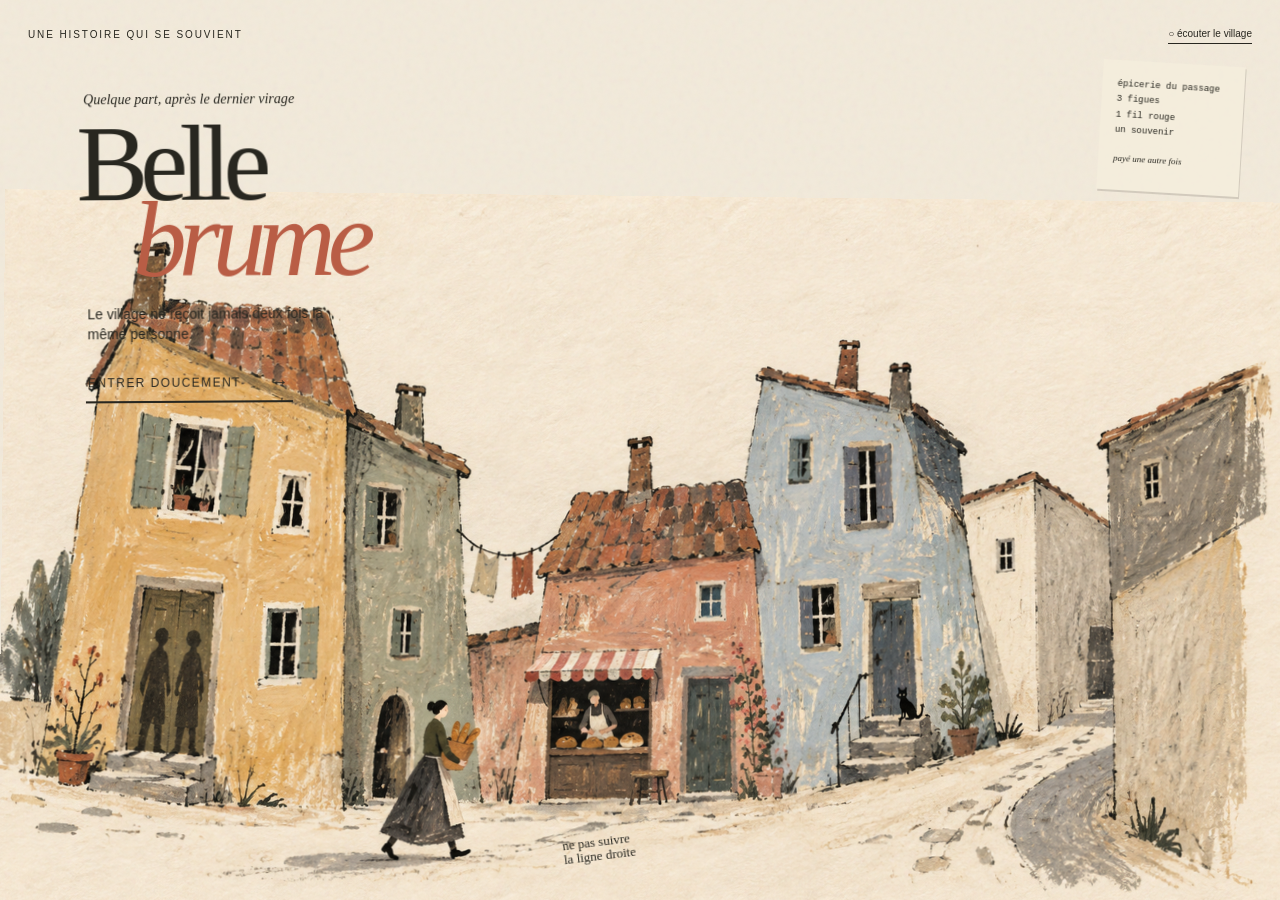
==== index.html @ cda4fb5c "Publish Bellebrume preview" ====
<!doctype html>
<html lang="fr">
<head>
  <meta charset="UTF-8" />
  <meta name="viewport" content="width=device-width, initial-scale=1" />
  <meta name="theme-color" content="#e8c35c" />
  <title>Bellebrume — Le village se souvient</title>
  <link rel="stylesheet" href="styles.css" />
</head>
<body>
  <main class="cover" aria-labelledby="title">
    <div class="grain" aria-hidden="true"></div>

    <header class="masthead">
      <span>Une histoire qui se souvient</span>
      <button class="sound" type="button" aria-pressed="false">écouter le village</button>
    </header>

    <section class="intro">
      <p class="eyebrow">Quelque part, après le dernier virage</p>
      <h1 id="title">Belle<span>brume</span></h1>
      <p class="invitation">Le village ne reçoit jamais deux fois la même personne.</p>
      <button class="enter" type="button">
        <span>Entrer doucement</span>
        <i aria-hidden="true">→</i>
      </button>
    </section>

    <figure class="village" aria-label="Une carte peinte de Bellebrume">
      <img src="assets/bellebrume-collage.png" alt="Les maisons irrégulières et peintes à la main de Bellebrume" />
    </figure>

    <aside class="receipt" aria-hidden="true">
      <span>épicerie du passage</span>
      <b>3 figues</b>
      <b>1 fil rouge</b>
      <b>un souvenir</b>
      <em>payé une autre fois</em>
    </aside>

    <p class="margin-note">ne pas suivre<br />la ligne droite</p>

    <div class="remembered" role="status" aria-live="polite">
      <p>La fenêtre bleue était fermée hier.</p>
      <button type="button">continuer</button>
    </div>
  </main>
  <script src="script.js"></script>
</body>
</html>
---- styles.css ----
:root {
  --butter: #f2eadb;
  --paper: #f4eddc;
  --ink: #282720;
  --terra: #b95d45;
  --sage: #727c67;
  --blue: #8da9bd;
}

* { box-sizing: border-box; }

body {
  margin: 0;
  background: var(--butter);
  color: var(--ink);
  font-family: "Helvetica Neue", Helvetica, Arial, sans-serif;
}

button { color: inherit; font: inherit; }

.cover {
  position: relative;
  min-height: 100svh;
  overflow: hidden;
  isolation: isolate;
  background: var(--butter);
}

.grain {
  position: absolute;
  inset: 0;
  z-index: 5;
  pointer-events: none;
  opacity: .22;
  mix-blend-mode: multiply;
  background-image: url("data:image/svg+xml,%3Csvg viewBox='0 0 180 180' xmlns='http://www.w3.org/2000/svg'%3E%3Cfilter id='n'%3E%3CfeTurbulence type='fractalNoise' baseFrequency='.75' numOctaves='3' stitchTiles='stitch'/%3E%3C/filter%3E%3Crect width='100%25' height='100%25' filter='url(%23n)' opacity='.22'/%3E%3C/svg%3E");
}

.masthead {
  position: absolute;
  z-index: 10;
  top: 24px;
  left: 28px;
  right: 28px;
  display: flex;
  justify-content: space-between;
  align-items: center;
  font-size: 10px;
  letter-spacing: .19em;
  text-transform: uppercase;
}

.sound {
  border: 0;
  border-bottom: 1px solid currentColor;
  padding: 4px 0;
  background: transparent;
  cursor: pointer;
}

.sound::before { content: "○ "; }
.sound[aria-pressed="true"]::before { content: "● "; color: var(--terra); }

.intro {
  position: absolute;
  z-index: 8;
  top: 27%;
  left: clamp(28px, 6vw, 96px);
  width: min(38vw, 520px);
  transform: translateY(-49%) rotate(-.35deg);
}

.eyebrow {
  margin: 0 0 18px 7px;
  font-family: Georgia, serif;
  font-size: clamp(12px, 1.1vw, 16px);
  font-style: italic;
}

h1 {
  margin: 0;
  font-family: Georgia, "Times New Roman", serif;
  font-size: clamp(66px, 8.4vw, 142px);
  font-weight: 400;
  letter-spacing: -.075em;
  line-height: .71;
}

h1 span {
  display: block;
  margin-left: .52em;
  color: var(--terra);
  font-style: italic;
}

.invitation {
  width: 250px;
  margin: 26px 0 19px 10px;
  font-size: 14px;
  line-height: 1.42;
}

.enter {
  display: flex;
  align-items: center;
  gap: 28px;
  margin-left: 8px;
  border: 0;
  border-bottom: 2px solid var(--ink);
  padding: 8px 2px 7px;
  background: transparent;
  cursor: pointer;
  font-size: 12px;
  letter-spacing: .12em;
  text-transform: uppercase;
  transition: gap .25s ease, color .25s ease;
}

.enter:hover { gap: 42px; color: var(--terra); }
.enter i { font-size: 20px; font-style: normal; }

.village {
  position: absolute;
  z-index: 2;
  right: -1vw;
  bottom: -2vw;
  width: 101vw;
  margin: 0;
  transform: rotate(.6deg) translate3d(var(--x, 0), var(--y, 0), 0);
  transform-origin: 65% 70%;
  transition: transform 1.3s cubic-bezier(.2,.8,.2,1), filter .8s ease;
}

.village img {
  display: block;
  width: 100%;
  mix-blend-mode: multiply;
}

.receipt {
  position: absolute;
  z-index: 6;
  right: 3vw;
  top: 7vh;
  width: 142px;
  padding: 17px 15px 24px;
  background: rgba(244, 237, 220, .88);
  box-shadow: 1px 2px 0 rgba(40,39,32,.15);
  font-family: "Courier New", monospace;
  font-size: 9px;
  line-height: 1.7;
  transform: rotate(3.4deg);
}

.receipt span, .receipt em { display: block; }
.receipt b { display: flex; justify-content: space-between; font-weight: 400; }
.receipt em { margin-top: 13px; font-family: Georgia, serif; }

.margin-note {
  position: absolute;
  z-index: 7;
  left: 44%;
  bottom: 4%;
  margin: 0;
  font-family: "Comic Sans MS", "Bradley Hand", cursive;
  font-size: 13px;
  line-height: 1.1;
  transform: rotate(-7deg);
}

.remembered {
  position: fixed;
  z-index: 20;
  inset: 0;
  display: grid;
  place-content: center;
  justify-items: center;
  background: rgba(114,124,103,.94);
  color: var(--paper);
  opacity: 0;
  visibility: hidden;
  transition: opacity .7s ease, visibility .7s;
}

.remembered.show { opacity: 1; visibility: visible; }
.remembered p { font: italic clamp(22px, 3vw, 46px)/1.2 Georgia, serif; }
.remembered button {
  border: 0;
  border-bottom: 1px solid;
  background: none;
  cursor: pointer;
  padding: 8px;
  text-transform: uppercase;
  letter-spacing: .15em;
  font-size: 10px;
}

@media (max-width: 760px) {
  .masthead { left: 18px; right: 18px; }
  .masthead > span { max-width: 130px; }
  .intro { top: 25%; left: 22px; width: 88vw; }
  h1 { font-size: clamp(64px, 23vw, 105px); }
  .invitation { margin-top: 27px; }
  .village { width: 178vw; right: -54vw; bottom: 0; }
  .receipt { display: none; }
  .margin-note { left: 6%; bottom: 5%; }
}

@media (prefers-reduced-motion: reduce) {
  *, *::before, *::after { transition-duration: .01ms !important; }
}
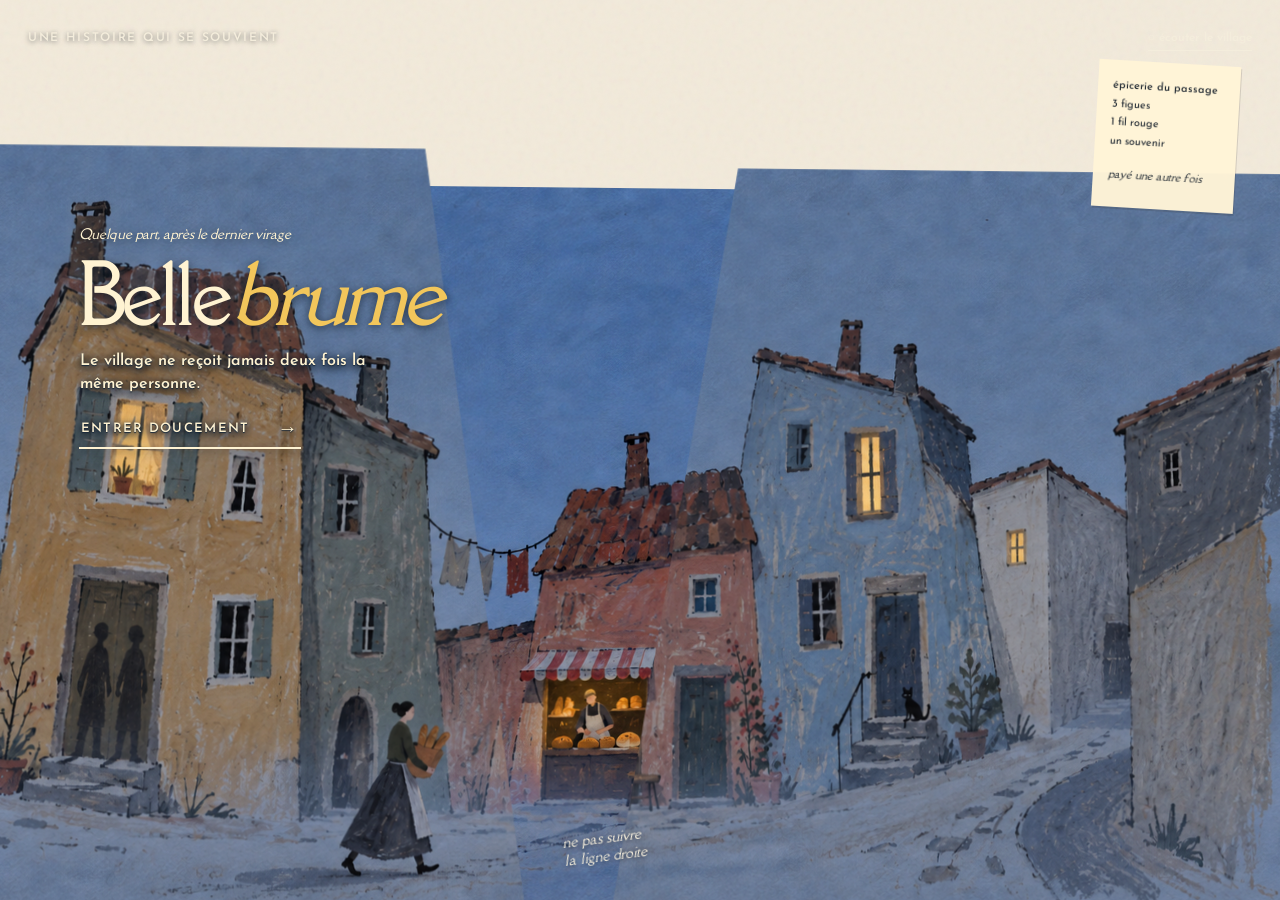
==== commit 402e7049: "Make Bellebrume spatial and exploratory" ====
--- a/index.html
+++ b/index.html
@@ -40,6 +40,45 @@
 
     <p class="margin-note">ne pas suivre<br />la ligne droite</p>
 
+    <section class="arrival" aria-labelledby="arrival-title" aria-hidden="true">
+      <div class="arrival-copy">
+        <span class="chapter">02 / L’arrivée</span>
+        <p class="arrival-time">Ce soir, 18 h 17</p>
+        <h2 id="arrival-title">Personne ne t’attend.</h2>
+        <p class="arrival-lead">Pourtant, quelqu’un a écrit ton prénom sur le mur de la boulangerie.</p>
+        <p class="question">Regarde bien. Le village te montrera où commencer.</p>
+      </div>
+      <div class="choices" aria-label="Choisis ton chemin"></div>
+      <p class="child-note">Je crois que la dame au coin m’a déjà vu.</p>
+    </section>
+
+    <section class="story-screen encounter" aria-labelledby="encounter-title" aria-hidden="true">
+      <span class="story-count">03 / La rencontre</span>
+      <div class="story-shape character-shape" aria-hidden="true"><span></span></div>
+      <div class="story-copy">
+        <p class="story-kicker"></p>
+        <h2 id="encounter-title"></h2>
+        <blockquote></blockquote>
+        <p class="story-question"></p>
+        <button class="scene-touch encounter-touch" type="button" aria-label="S’approcher et écouter"></button>
+      </div>
+      <button class="restart" type="button">↺ recommencer</button>
+    </section>
+
+    <section class="story-screen discovery" aria-labelledby="discovery-title" aria-hidden="true">
+      <span class="story-count">04 / La découverte</span>
+      <div class="story-shape place-shape" aria-hidden="true"><span></span></div>
+      <div class="story-copy">
+        <p class="story-kicker"></p>
+        <h2 id="discovery-title"></h2>
+        <p class="discovery-text"></p>
+        <div class="found-object"><span>Tu as trouvé</span><strong></strong></div>
+        <button class="keep-object" type="button">glisser dans ta poche →</button>
+      </div>
+      <p class="final-note">Bellebrume s’en souviendra.</p>
+      <button class="restart" type="button">↺ recommencer</button>
+    </section>
+
     <div class="remembered" role="status" aria-live="polite">
       <p>La fenêtre bleue était fermée hier.</p>
       <button type="button">continuer</button>
--- a/styles.css
+++ b/styles.css
@@ -1,7 +1,9 @@
+@import url('https://fonts.googleapis.com/css2?family=Della+Respira&family=Josefin+Sans:ital,wght@0,400;0,500;0,600;1,400&display=swap');
+
 :root {
   --butter: #f2eadb;
   --paper: #f4eddc;
-  --ink: #282720;
+  --ink: #222a32;
   --terra: #b95d45;
   --sage: #727c67;
   --blue: #8da9bd;
@@ -13,7 +15,8 @@
   margin: 0;
   background: var(--butter);
   color: var(--ink);
-  font-family: "Helvetica Neue", Helvetica, Arial, sans-serif;
+  font-family: "Josefin Sans", "Avenir Next", Arial, sans-serif;
+  font-size: 16px;
 }
 
 button { color: inherit; font: inherit; }
@@ -45,15 +48,18 @@
   display: flex;
   justify-content: space-between;
   align-items: center;
-  font-size: 10px;
-  letter-spacing: .19em;
+  color: var(--paper);
+  font-size: 12px;
+  font-weight: 600;
+  letter-spacing: .14em;
+  text-shadow: 0 1px 5px rgba(20, 27, 35, .55);
   text-transform: uppercase;
 }
 
 .sound {
   border: 0;
   border-bottom: 1px solid currentColor;
-  padding: 4px 0;
+  padding: 6px 0;
   background: transparent;
   cursor: pointer;
 }
@@ -64,59 +70,67 @@
 .intro {
   position: absolute;
   z-index: 8;
-  top: 27%;
-  left: clamp(28px, 6vw, 96px);
-  width: min(38vw, 520px);
-  transform: translateY(-49%) rotate(-.35deg);
+  top: 25%;
+  left: clamp(34px, 6vw, 94px);
+  width: min(47vw, 590px);
+  color: #fff3d2;
+  filter: drop-shadow(0 2px 5px rgba(13, 25, 39, .7));
+  transform: translate3d(var(--tx, 0), calc(-49% + var(--ty, 0)), 42px) rotate(-.35deg);
+  transition: transform .8s cubic-bezier(.2,.8,.2,1);
 }
 
 .eyebrow {
-  margin: 0 0 18px 7px;
-  font-family: Georgia, serif;
-  font-size: clamp(12px, 1.1vw, 16px);
+  margin: 0 0 11px 2px;
+  font-family: "Della Respira", Georgia, serif;
+  font-size: clamp(13px, 1.05vw, 16px);
   font-style: italic;
 }
 
 h1 {
   margin: 0;
-  font-family: Georgia, "Times New Roman", serif;
-  font-size: clamp(66px, 8.4vw, 142px);
+  font-family: "Della Respira", Georgia, serif;
+  font-size: clamp(54px, 6.3vw, 100px);
   font-weight: 400;
-  letter-spacing: -.075em;
-  line-height: .71;
+  letter-spacing: -.055em;
+  line-height: 1;
+  white-space: nowrap;
 }
 
 h1 span {
-  display: block;
-  margin-left: .52em;
-  color: var(--terra);
+  display: inline;
+  margin-left: .035em;
+  color: #f2c65b;
   font-style: italic;
 }
 
 .invitation {
-  width: 250px;
-  margin: 26px 0 19px 10px;
-  font-size: 14px;
-  line-height: 1.42;
+  width: min(330px, 100%);
+  margin: 15px 0 12px 3px;
+  font-size: 16px;
+  font-weight: 600;
+  line-height: 1.48;
+  text-shadow: 0 1px 1px #1a2a3a, 0 2px 8px rgba(14, 27, 42, .9);
 }
 
 .enter {
   display: flex;
   align-items: center;
   gap: 28px;
-  margin-left: 8px;
+  margin-left: 2px;
   border: 0;
-  border-bottom: 2px solid var(--ink);
+  border-bottom: 2px solid currentColor;
   padding: 8px 2px 7px;
   background: transparent;
   cursor: pointer;
-  font-size: 12px;
-  letter-spacing: .12em;
+  font-size: 13px;
+  font-weight: 600;
+  letter-spacing: .1em;
+  text-shadow: 0 1px 1px #1a2a3a, 0 2px 7px rgba(14, 27, 42, .85);
   text-transform: uppercase;
   transition: gap .25s ease, color .25s ease;
 }
 
-.enter:hover { gap: 42px; color: var(--terra); }
+.enter:hover { gap: 42px; color: #f2c65b; }
 .enter i { font-size: 20px; font-style: normal; }
 
 .village {
@@ -126,15 +140,40 @@
   bottom: -2vw;
   width: 101vw;
   margin: 0;
-  transform: rotate(.6deg) translate3d(var(--x, 0), var(--y, 0), 0);
+  transform: perspective(1200px) rotateX(var(--rx, 0deg)) rotateY(var(--ry, 0deg)) rotate(.6deg) translate3d(var(--x, 0), var(--y, 0), 0) scale(1.015);
   transform-origin: 65% 70%;
+  transform-style: preserve-3d;
   transition: transform 1.3s cubic-bezier(.2,.8,.2,1), filter .8s ease;
+}
+
+.village::before,
+.village::after {
+  content: '';
+  position: absolute;
+  z-index: 2;
+  inset: 0;
+  background: url('assets/bellebrume-collage.png') center / 100% 100% no-repeat;
+  pointer-events: none;
+  will-change: transform;
+}
+
+.village::before {
+  clip-path: polygon(0 0, 35% 0, 43% 100%, 0 100%);
+  filter: drop-shadow(16px 12px 11px rgba(12, 23, 34, .35));
+  transform: translate3d(var(--near-x, 0), var(--near-y, 0), 70px) scale(1.014);
+}
+
+.village::after {
+  clip-path: polygon(57% 0, 100% 0, 100% 100%, 48% 100%);
+  filter: drop-shadow(-13px 15px 12px rgba(12, 23, 34, .3));
+  transform: translate3d(var(--mid-x, 0), var(--mid-y, 0), 40px) scale(1.008);
 }
 
 .village img {
   display: block;
   width: 100%;
-  mix-blend-mode: multiply;
+  mix-blend-mode: normal;
+  filter: saturate(1.3) contrast(1.13) brightness(.94);
 }
 
 .receipt {
@@ -144,17 +183,20 @@
   top: 7vh;
   width: 142px;
   padding: 17px 15px 24px;
-  background: rgba(244, 237, 220, .88);
+  background: rgba(255, 244, 215, .97);
   box-shadow: 1px 2px 0 rgba(40,39,32,.15);
-  font-family: "Courier New", monospace;
-  font-size: 9px;
+  font-family: "Josefin Sans", Arial, sans-serif;
+  font-size: 11px;
+  font-weight: 500;
   line-height: 1.7;
   transform: rotate(3.4deg);
+  transform-origin: 50% -8px;
+  animation: paper-air 9s ease-in-out infinite alternate;
 }
 
 .receipt span, .receipt em { display: block; }
 .receipt b { display: flex; justify-content: space-between; font-weight: 400; }
-.receipt em { margin-top: 13px; font-family: Georgia, serif; }
+.receipt em { margin-top: 13px; font-family: "Della Respira", Georgia, serif; }
 
 .margin-note {
   position: absolute;
@@ -162,9 +204,12 @@
   left: 44%;
   bottom: 4%;
   margin: 0;
-  font-family: "Comic Sans MS", "Bradley Hand", cursive;
-  font-size: 13px;
-  line-height: 1.1;
+  color: var(--paper);
+  font-family: "Della Respira", Georgia, serif;
+  font-size: 14px;
+  font-style: italic;
+  line-height: 1.25;
+  text-shadow: 0 1px 5px rgba(20, 27, 35, .65);
   transform: rotate(-7deg);
 }
 
@@ -183,7 +228,7 @@
 }
 
 .remembered.show { opacity: 1; visibility: visible; }
-.remembered p { font: italic clamp(22px, 3vw, 46px)/1.2 Georgia, serif; }
+.remembered p { font: clamp(22px, 3vw, 46px)/1.25 "Della Respira", Georgia, serif; }
 .remembered button {
   border: 0;
   border-bottom: 1px solid;
@@ -195,17 +240,485 @@
   font-size: 10px;
 }
 
+.arrival {
+  position: fixed;
+  z-index: 15;
+  inset: 0;
+  display: grid;
+  grid-template-columns: minmax(270px, .8fr) minmax(470px, 1.35fr);
+  align-items: end;
+  gap: clamp(25px, 5vw, 80px);
+  padding: clamp(70px, 9vh, 110px) clamp(26px, 6vw, 90px) clamp(30px, 7vh, 72px);
+  color: #fff3d2;
+  background:
+    linear-gradient(90deg, rgba(25, 43, 64, .92) 0%, rgba(25, 43, 64, .66) 38%, rgba(25, 43, 64, .13) 72%),
+    url('assets/bellebrume-collage.png') center / cover no-repeat;
+  opacity: 0;
+  visibility: hidden;
+  transform: scale(1.025);
+  transition: opacity .55s ease, transform 1.05s ease;
+}
+
+.cover.arrived .arrival {
+  opacity: 1;
+  visibility: visible;
+  transform: scale(1);
+}
+
+.cover.arrived > .intro,
+.cover.arrived > .masthead,
+.cover.arrived > .village,
+.cover.arrived > .receipt,
+.cover.arrived > .margin-note {
+  opacity: 0;
+  pointer-events: none;
+  transition: opacity .45s ease;
+}
+
+.arrival-copy { align-self: center; max-width: 430px; }
+
+.chapter,
+.consequence-label {
+  display: inline-block;
+  font-size: 11px;
+  font-weight: 600;
+  letter-spacing: .17em;
+  text-transform: uppercase;
+}
+
+.chapter {
+  padding: 8px 11px 6px;
+  color: var(--ink);
+  background: #f2c65b;
+  transform: rotate(-1.2deg);
+}
+
+.arrival-time {
+  margin: 24px 0 8px;
+  font: 15px "Della Respira", Georgia, serif;
+  color: #f2c65b;
+}
+
+.arrival h2 {
+  max-width: 420px;
+  margin: 0;
+  font: 400 clamp(42px, 5.3vw, 82px)/.98 "Della Respira", Georgia, serif;
+  letter-spacing: -.045em;
+  text-wrap: balance;
+  text-shadow: 0 2px 8px rgba(10,20,30,.7);
+}
+
+.arrival-lead {
+  max-width: 360px;
+  margin: 22px 0;
+  font-size: clamp(16px, 1.25vw, 19px);
+  font-weight: 500;
+  line-height: 1.5;
+  text-shadow: 0 2px 7px rgba(10,20,30,.8);
+}
+
+.question {
+  margin-top: 32px;
+  font: italic 18px "Della Respira", Georgia, serif;
+}
+
+.choices {
+  display: grid;
+  grid-template-columns: repeat(3, 1fr);
+  align-items: end;
+  gap: clamp(12px, 1.8vw, 25px);
+}
+
+.choice {
+  --card: #f2c65b;
+  position: relative;
+  min-height: clamp(210px, 29vw, 360px);
+  border: 0;
+  padding: 24px 20px 22px;
+  display: flex;
+  flex-direction: column;
+  align-items: flex-start;
+  justify-content: space-between;
+  background: var(--card);
+  color: var(--ink);
+  cursor: pointer;
+  text-align: left;
+  box-shadow: 5px 8px 20px rgba(13, 24, 36, .2);
+  clip-path: polygon(2% 1%, 98% 0, 100% 72%, 96% 99%, 3% 97%, 0 28%);
+  transition: transform .25s ease, filter .25s ease;
+}
+
+.choice:nth-child(2) { --card: #cf7159; transform: rotate(1.4deg) translateY(-16px); }
+.choice:nth-child(3) { --card: #93a586; transform: rotate(-1.1deg) translateY(6px); }
+.choice:hover,
+.choice:focus-visible { transform: rotate(0) translateY(-9px); filter: saturate(1.18); outline: 3px solid #fff3d2; outline-offset: 4px; }
+
+.choice-number {
+  font-size: 11px;
+  font-weight: 600;
+  letter-spacing: .15em;
+}
+
+.choice-mark {
+  align-self: center;
+  font: 400 clamp(48px, 6vw, 88px)/1 "Della Respira", Georgia, serif;
+  transform: rotate(var(--turn, -4deg));
+}
+
+.choice-text {
+  max-width: 190px;
+  font: 400 clamp(17px, 1.45vw, 22px)/1.23 "Della Respira", Georgia, serif;
+}
+
+.child-note {
+  position: absolute;
+  right: 4vw;
+  top: 6vh;
+  width: 180px;
+  margin: 0;
+  color: #f2c65b;
+  font: italic 14px/1.35 "Della Respira", Georgia, serif;
+  transform: rotate(4deg);
+}
+
+.consequence {
+  position: absolute;
+  right: clamp(26px, 6vw, 90px);
+  bottom: clamp(30px, 7vh, 72px);
+  width: min(58vw, 720px);
+  padding: clamp(25px, 4vw, 52px);
+  color: var(--ink);
+  background: #fff3d2;
+  box-shadow: 8px 12px 28px rgba(13, 24, 36, .32);
+  clip-path: polygon(1% 2%, 100% 0, 98% 97%, 37% 100%, 0 96%);
+  opacity: 0;
+  visibility: hidden;
+  transform: translateY(20px) rotate(.4deg);
+  transition: .45s ease;
+}
+
+.consequence.show { opacity: 1; visibility: visible; transform: translateY(0) rotate(.4deg); }
+.consequence-label { color: #426b94; }
+.consequence p { margin: 18px 0 24px; font: clamp(22px, 2.4vw, 36px)/1.25 "Della Respira", Georgia, serif; }
+.consequence button { border: 0; border-bottom: 2px solid; padding: 7px 0; background: none; font-size: 12px; font-weight: 600; letter-spacing: .1em; text-transform: uppercase; cursor: pointer; }
+
+.story-screen {
+  position: fixed;
+  z-index: 16;
+  inset: 0;
+  display: grid;
+  grid-template-columns: minmax(310px, .85fr) minmax(420px, 1.15fr);
+  align-items: center;
+  gap: clamp(35px, 7vw, 110px);
+  padding: clamp(72px, 9vh, 110px) clamp(30px, 7vw, 110px);
+  overflow: hidden;
+  color: var(--ink);
+  opacity: 0;
+  visibility: hidden;
+  transform: translateZ(0) scale(1.025);
+  perspective: 1300px;
+  transition: opacity .45s ease, transform .85s ease;
+}
+
+.encounter { background: #cf7159; }
+.discovery { background: #93a586; }
+.cover.met-someone .encounter,
+.cover.found-something .discovery { opacity: 1; visibility: visible; transform: scale(1); }
+
+.story-count {
+  position: absolute;
+  top: 28px;
+  left: 30px;
+  font-size: 12px;
+  font-weight: 600;
+  letter-spacing: .15em;
+  text-transform: uppercase;
+}
+
+.story-shape {
+  position: relative;
+  width: min(34vw, 470px);
+  aspect-ratio: .88;
+  display: grid;
+  place-items: center;
+  background: url('assets/bellebrume-collage.png') 12% 58% / 230% auto no-repeat;
+  clip-path: polygon(8% 1%, 88% 6%, 100% 40%, 91% 94%, 43% 100%, 2% 78%, 0 27%);
+  box-shadow: -22px 26px 0 rgba(37, 55, 69, .18), -42px 48px 0 rgba(37, 55, 69, .08), 14px 22px 35px rgba(37, 55, 69, .28);
+  transform: perspective(950px) rotateX(var(--scene-y, -2deg)) rotateY(calc(12deg + var(--scene-x, 0deg))) rotate(-2deg) translateZ(55px);
+  transform-style: preserve-3d;
+  animation: paper-breathe 7s ease-in-out infinite alternate;
+}
+
+.story-shape::before,
+.story-shape::after {
+  display: none;
+}
+.place-shape { background: url('assets/bellebrume-collage.png') 78% 52% / 245% auto no-repeat; clip-path: polygon(3% 8%, 96% 0, 100% 88%, 68% 100%, 0 93%); }
+.story-shape span { display: none; }
+
+.story-copy {
+  position: relative;
+  z-index: 2;
+  max-width: 610px;
+  padding: clamp(26px, 4vw, 54px);
+  background: #fff3d2;
+  box-shadow: 12px 17px 30px rgba(31, 39, 45, .2);
+  clip-path: polygon(1% 1%, 99% 0, 100% 96%, 72% 100%, 2% 98%, 0 35%);
+  transform: perspective(1000px) rotateY(calc(-3deg + var(--scene-x, 0deg))) translateZ(95px);
+  transform-style: preserve-3d;
+}
+
+.story-kicker { margin: 0 0 13px; color: #426b94; font-size: 13px; font-weight: 600; line-height: 1.4; letter-spacing: .08em; text-transform: uppercase; }
+.story-copy h2 { margin: 0; max-width: 560px; font: 400 clamp(34px, 4vw, 62px)/1.05 "Della Respira", Georgia, serif; letter-spacing: -.035em; text-wrap: balance; }
+.story-copy blockquote { margin: 25px 0; padding-left: 18px; border-left: 4px solid #f2c65b; font: 400 clamp(19px, 1.8vw, 27px)/1.35 "Della Respira", Georgia, serif; }
+.story-question, .discovery-text { margin: 20px 0; max-width: 510px; font-size: 17px; font-weight: 500; line-height: 1.5; }
+
+.response-choices { display: grid; grid-template-columns: 1fr 1fr; gap: 11px; margin-top: 24px; }
+.response-choices button,
+.keep-object {
+  min-height: 66px;
+  border: 2px solid var(--ink);
+  padding: 13px 15px;
+  display: flex;
+  justify-content: space-between;
+  align-items: center;
+  gap: 12px;
+  background: transparent;
+  cursor: pointer;
+  text-align: left;
+  font-size: 13px;
+  font-weight: 600;
+  line-height: 1.35;
+  transition: background .2s ease, color .2s ease, transform .2s ease;
+}
+.response-choices button:hover,
+.keep-object:hover { background: var(--ink); color: #fff3d2; transform: translateY(-3px); }
+
+.found-object { margin: 25px 0; padding: 18px 20px; background: #f2c65b; transform: rotate(-.7deg); }
+.found-object span { display: block; margin-bottom: 5px; font-size: 11px; font-weight: 600; letter-spacing: .15em; text-transform: uppercase; }
+.found-object strong { font: 400 clamp(22px, 2.2vw, 34px)/1.2 "Della Respira", Georgia, serif; }
+.keep-object { width: 100%; }
+.final-note { position: absolute; right: 5vw; bottom: 4vh; color: #fff3d2; font: italic 15px "Della Respira", Georgia, serif; transform: rotate(-3deg); }
+.restart { position: absolute; top: 25px; right: 28px; border: 0; border-bottom: 1px solid; padding: 5px 0; background: none; cursor: pointer; font-size: 11px; font-weight: 600; letter-spacing: .1em; text-transform: uppercase; }
+
+@keyframes paper-breathe { from { translate: 0 0; } to { translate: 0 -8px; } }
+@keyframes paper-air { 0%, 55% { transform: perspective(700px) rotate(3.4deg) rotateY(0); } 72% { transform: perspective(700px) rotate(2deg) rotateY(-7deg); } 100% { transform: perspective(700px) rotate(3.8deg) rotateY(3deg); } }
+
 @media (max-width: 760px) {
-  .masthead { left: 18px; right: 18px; }
+  .masthead {
+    left: 18px;
+    right: 18px;
+    color: var(--ink);
+    text-shadow: none;
+  }
   .masthead > span { max-width: 130px; }
-  .intro { top: 25%; left: 22px; width: 88vw; }
-  h1 { font-size: clamp(64px, 23vw, 105px); }
-  .invitation { margin-top: 27px; }
+  .intro {
+    top: 24%;
+    left: 18px;
+    width: min(90vw, 430px);
+  }
+  h1 { font-size: clamp(38px, 12vw, 58px); }
+  .eyebrow { font-size: 12px; }
+  .invitation { margin-top: 13px; font-size: 15px; }
   .village { width: 178vw; right: -54vw; bottom: 0; }
   .receipt { display: none; }
   .margin-note { left: 6%; bottom: 5%; }
+
+  .arrival {
+    display: block;
+    overflow-y: auto;
+    padding: 72px 18px 32px;
+    background:
+      linear-gradient(rgba(25, 43, 64, .82), rgba(25, 43, 64, .56)),
+      url('assets/bellebrume-collage.png') center / cover fixed;
+  }
+  .arrival-copy { max-width: 92%; }
+  .arrival h2 { font-size: clamp(38px, 12vw, 58px); }
+  .arrival-lead { max-width: 310px; }
+  .question { margin: 20px 0 15px; }
+  .choices { grid-template-columns: 1fr; gap: 12px; padding-bottom: 30px; }
+  .choice,
+  .choice:nth-child(2),
+  .choice:nth-child(3) {
+    min-height: 106px;
+    transform: rotate(0);
+    display: grid;
+    grid-template-columns: 32px 60px 1fr;
+    align-items: center;
+    gap: 10px;
+  }
+  .choice-mark { font-size: 44px; }
+  .choice-text { max-width: none; font-size: 17px; }
+  .child-note { display: none; }
+  .consequence { position: fixed; left: 18px; right: 18px; bottom: 20px; width: auto; }
+
+  .story-screen {
+    display: block;
+    overflow-y: auto;
+    padding: 72px 18px 35px;
+  }
+  .story-shape { width: 42vw; max-width: 180px; margin: 0 auto 24px; }
+  .story-shape span { font-size: 95px; }
+  .story-copy { padding: 24px 20px 26px; }
+  .story-copy h2 { font-size: clamp(31px, 9vw, 45px); }
+  .story-copy blockquote { margin: 18px 0; font-size: 18px; }
+  .response-choices { grid-template-columns: 1fr; }
+  .final-note { display: none; }
 }
 
 @media (prefers-reduced-motion: reduce) {
-  *, *::before, *::after { transition-duration: .01ms !important; }
-}
+  *, *::before, *::after { transition-duration: .01ms !important; animation-duration: .01ms !important; animation-iteration-count: 1 !important; }
+}
+
+/* Immersive storybook staging: choices live inside the world, never on UI cards. */
+.arrival {
+  display: block;
+  padding: clamp(70px, 8vh, 95px) clamp(28px, 6vw, 90px);
+  background:
+    linear-gradient(90deg, rgba(20, 37, 55, .92) 0%, rgba(20, 37, 55, .5) 35%, transparent 64%),
+    url('assets/bellebrume-collage.png') center / cover no-repeat;
+  animation: village-breathes 16s ease-in-out infinite alternate;
+}
+
+.arrival::after {
+  content: '';
+  position: absolute;
+  z-index: 2;
+  left: 65.5%;
+  top: 31%;
+  width: 5.5%;
+  height: 16%;
+  background: radial-gradient(ellipse, rgba(255,205,91,.5), transparent 68%);
+  mix-blend-mode: screen;
+  pointer-events: none;
+  animation: window-light 7s steps(1,end) infinite;
+}
+
+.arrival-copy { position: relative; z-index: 3; width: min(34vw, 430px); padding-top: 7vh; }
+.arrival h2 { font-size: clamp(46px, 5.4vw, 82px); }
+.arrival .question { margin-top: 25px; }
+
+.arrival .choices { position: absolute; z-index: 4; inset: 0; display: block; pointer-events: none; }
+.arrival .choice,
+.arrival .choice:nth-child(2),
+.arrival .choice:nth-child(3) {
+  position: absolute;
+  width: 74px;
+  height: 74px;
+  padding: 0;
+  display: grid;
+  place-items: center;
+  color: #fff3d2;
+  background: transparent;
+  border: 0;
+  box-shadow: none;
+  transform: perspective(600px) rotateY(var(--tilt, -4deg)) rotate(var(--turn, 0deg));
+  pointer-events: auto;
+}
+.arrival .choice:nth-child(1) { left: 42%; bottom: 16%; --turn: -2deg; }
+.arrival .choice:nth-child(2) { left: 62%; top: 43%; --turn: 1deg; --tilt: 3deg; }
+.arrival .choice:nth-child(3) { right: 4%; bottom: 13%; --turn: -1deg; }
+.arrival .choice:nth-child(1) { animation: world-marker 5.8s ease-in-out infinite alternate; }
+.arrival .choice:nth-child(2) { animation: world-marker 6.6s -2.3s ease-in-out infinite alternate; }
+.arrival .choice:nth-child(3) { animation: world-marker 7.2s -4.1s ease-in-out infinite alternate; }
+.arrival .choice:hover,
+.arrival .choice:focus-visible { color: #fff3d2; background: transparent; transform: perspective(600px) translateZ(45px) rotate(0); outline: none; }
+.arrival .choice-number { display: none; }
+.arrival .choice-mark { display: grid; place-items: center; width: 38px; height: 38px; border-radius: 50%; font-size: 24px; color: #f2c65b; background: rgba(23,40,58,.42); box-shadow: 0 0 0 1px rgba(255,243,210,.7), 0 5px 18px rgba(8,18,27,.45); transition: .3s ease; }
+.arrival .choice:hover .choice-mark,
+.arrival .choice:focus-visible .choice-mark { color: var(--ink); background: #f2c65b; transform: scale(1.14); }
+.arrival .choice-text { position: absolute; left: 50%; bottom: 70px; width: 185px; padding: 8px 10px; color: #fff3d2; background: rgba(23,40,58,.9); font: 500 13px/1.28 "Josefin Sans", sans-serif; opacity: 0; transform: translate(-50%,8px); pointer-events: none; transition: .25s ease; }
+.arrival .choice:hover .choice-text,
+.arrival .choice:focus-visible .choice-text { opacity: 1; transform: translate(-50%,0); }
+
+.scene-touch {
+  position: absolute;
+  z-index: 5;
+  right: 18vw;
+  top: 46%;
+  width: 86px;
+  height: 86px;
+  border: 0;
+  border-radius: 50%;
+  background: radial-gradient(circle, rgba(242,198,91,.72) 0 8%, rgba(242,198,91,.12) 10% 35%, transparent 37%);
+  cursor: pointer;
+  animation: quiet-pulse 3.8s ease-in-out infinite;
+}
+.scene-touch:hover,
+.scene-touch:focus-visible { transform: scale(1.12) translateZ(60px); outline: 1px solid rgba(255,243,210,.72); }
+
+.story-screen {
+  display: block;
+  padding: clamp(72px, 9vh, 105px) clamp(30px, 6vw, 85px);
+  color: #fff3d2;
+  background:
+    linear-gradient(90deg, rgba(23,40,58,.93), rgba(23,40,58,.45) 48%, rgba(23,40,58,.08)),
+    url('assets/bellebrume-collage.png') center / 124% auto no-repeat;
+}
+.discovery {
+  background:
+    linear-gradient(90deg, rgba(41,57,51,.94), rgba(41,57,51,.42) 54%, rgba(41,57,51,.1)),
+    url('assets/bellebrume-collage.png') 82% 55% / 155% auto no-repeat;
+}
+.story-screen::before { opacity: .8; }
+
+.story-shape {
+  position: absolute;
+  z-index: 1;
+  right: 5vw;
+  top: 14vh;
+  width: min(44vw, 590px);
+  aspect-ratio: 1.05;
+  opacity: .94;
+  box-shadow: -25px 32px 0 rgba(242,198,91,.25), -48px 58px 0 rgba(37,55,69,.16), 18px 26px 45px rgba(10,20,30,.48);
+}
+
+.story-copy {
+  position: relative;
+  z-index: 3;
+  width: min(43vw, 600px);
+  max-width: none;
+  padding: 0;
+  color: #fff3d2;
+  background: transparent;
+  box-shadow: none;
+  clip-path: none;
+  transform: translateZ(100px);
+}
+.story-kicker { color: #f2c65b; }
+.story-copy h2 { text-shadow: 0 3px 12px rgba(8,18,27,.9); }
+.story-copy blockquote { border-left-color: #f2c65b; text-shadow: 0 2px 8px rgba(8,18,27,.85); }
+.story-question,
+.discovery-text { text-shadow: 0 2px 7px rgba(8,18,27,.9); }
+.response-choices { max-width: 560px; }
+.response-choices button,
+.keep-object { color: #fff3d2; border-color: #fff3d2; background: rgba(23,40,58,.78); }
+.response-choices button:hover,
+.keep-object:hover { color: var(--ink); background: #f2c65b; }
+.found-object { max-width: 520px; color: var(--ink); box-shadow: 9px 13px 28px rgba(10,20,30,.36); }
+
+@keyframes village-breathes { from { background-position: 50% 50%; } to { background-position: 51.2% 49.4%; } }
+@keyframes window-light { 0%, 24%, 28%, 74%, 100% { opacity: .52; } 25%, 27% { opacity: .18; } 75%, 79% { opacity: .72; } }
+@keyframes world-marker { from { translate: 0 0; } to { translate: 0 -7px; } }
+@keyframes quiet-pulse { 0%,100% { opacity: .5; } 50% { opacity: 1; } }
+
+@media (max-width: 760px) {
+  .arrival { padding: 65px 18px 24px; background-position: 58% center; }
+  .arrival-copy { width: 92%; padding-top: 0; }
+  .arrival h2 { font-size: clamp(38px, 11vw, 56px); }
+  .arrival .choices { position: absolute; inset: 0; display: block; margin: 0; padding: 0; }
+  .arrival .choice,
+  .arrival .choice:nth-child(1),
+  .arrival .choice:nth-child(2),
+  .arrival .choice:nth-child(3) { width: 62px; height: 62px; min-height: 0; transform: none; }
+  .arrival .choice:nth-child(1) { left: 43%; top: 68%; }
+  .arrival .choice:nth-child(2) { left: 66%; top: 47%; }
+  .arrival .choice:nth-child(3) { left: 82%; top: 70%; }
+  .arrival .choice-text { width: 150px; bottom: 58px; }
+  .scene-touch { right: 13vw; top: 42%; }
+  .story-screen { padding: 70px 18px 30px; overflow-y: auto; background-size: cover; }
+  .story-shape { position: relative; top: auto; right: auto; width: 74vw; max-width: 360px; margin: 0 auto 25px; aspect-ratio: 1.35; }
+  .story-copy { width: 100%; padding: 20px; background: rgba(23,40,58,.86); }
+  .discovery .story-copy { background: rgba(41,57,51,.88); }
+  .response-choices { grid-template-columns: 1fr; }
+}
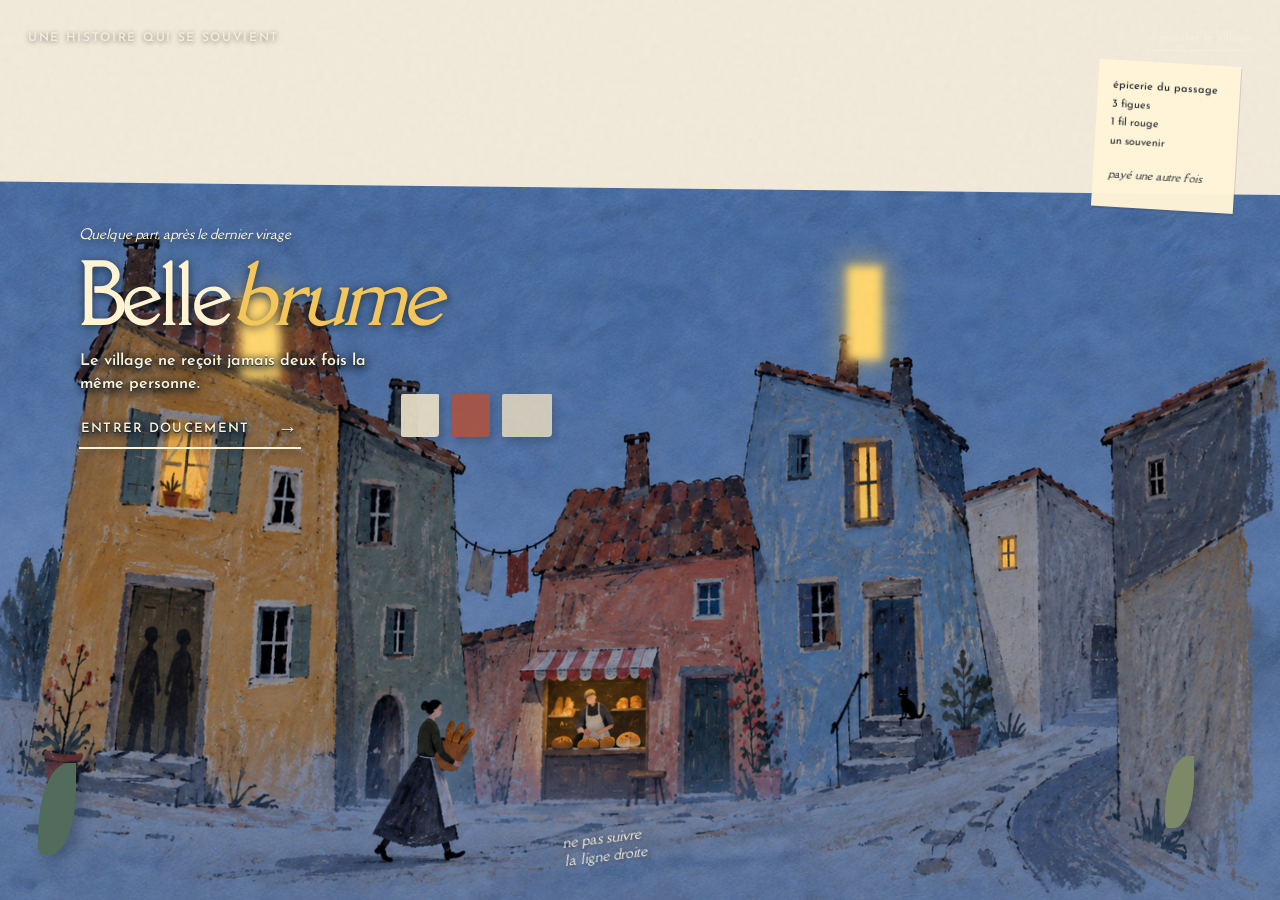
==== commit 57999efb: "Publish animated Bellebrume scenes" ====
--- a/index.html
+++ b/index.html
@@ -29,6 +29,13 @@
     <figure class="village" aria-label="Une carte peinte de Bellebrume">
       <img src="assets/bellebrume-collage.png" alt="Les maisons irrégulières et peintes à la main de Bellebrume" />
     </figure>
+    <div class="opening-motion" aria-hidden="true">
+      <span class="opening-light light-one"></span>
+      <span class="opening-light light-two"></span>
+      <span class="laundry-line"><i></i><i></i><i></i></span>
+      <span class="paper-leaf leaf-one"></span>
+      <span class="paper-leaf leaf-two"></span>
+    </div>
 
     <aside class="receipt" aria-hidden="true">
       <span>épicerie du passage</span>
--- a/styles.css
+++ b/styles.css
@@ -148,13 +148,7 @@
 
 .village::before,
 .village::after {
-  content: '';
-  position: absolute;
-  z-index: 2;
-  inset: 0;
-  background: url('assets/bellebrume-collage.png') center / 100% 100% no-repeat;
-  pointer-events: none;
-  will-change: transform;
+  display: none;
 }
 
 .village::before {
@@ -570,13 +564,34 @@
   *, *::before, *::after { transition-duration: .01ms !important; animation-duration: .01ms !important; animation-iteration-count: 1 !important; }
 }
 
+/* Visible paper-theatre motion on the opening scene. */
+.opening-motion { position: fixed; z-index: 4; inset: 0; pointer-events: none; transform-style: preserve-3d; }
+.opening-light { position: absolute; border-radius: 3px; background: #ffd66f; mix-blend-mode: screen; filter: blur(4px); box-shadow: 0 0 24px 8px rgba(255,199,77,.42); animation: inhabited-light 5.7s steps(1,end) infinite; }
+.light-one { left: 66.2%; top: 29.5%; width: 2.7%; height: 10.5%; }
+.light-two { left: 18.8%; top: 33%; width: 3.1%; height: 9%; animation-delay: -2.2s; animation-duration: 7.9s; }
+.laundry-line { position: absolute; left: 29.3%; top: 43.4%; width: 15.5%; height: 10%; transform-origin: 10% 0; animation: line-in-wind 4.6s ease-in-out infinite alternate; }
+.laundry-line i { position: absolute; top: 4%; width: 19%; height: 48%; background: #e7dec5; border-radius: 2px 1px 4px 2px; box-shadow: 3px 5px 8px rgba(12,23,34,.22); transform-origin: 50% 0; animation: cloth-in-wind 2.8s ease-in-out infinite alternate; opacity: .94; }
+.laundry-line i:nth-child(1) { left: 13%; }
+.laundry-line i:nth-child(2) { left: 39%; background: #a95445; animation-delay: -.8s; }
+.laundry-line i:nth-child(3) { left: 64%; width: 25%; background: #d8d1be; animation-delay: -1.5s; }
+.paper-leaf { position: absolute; left: 3%; bottom: 5%; width: 38px; height: 92px; border-radius: 80% 0 70% 10%; background: #526c5c; box-shadow: 7px 8px 13px rgba(12,23,34,.27); transform-origin: 50% 100%; animation: leaf-sway 3.9s ease-in-out infinite alternate; }
+.leaf-two { left: 91%; bottom: 8%; width: 29px; height: 72px; background: #7c8a68; animation-delay: -1.7s; }
+.cover.arrived .opening-motion,
+.cover.met-someone .opening-motion,
+.cover.found-something .opening-motion { opacity: 0; transition: opacity .5s ease; }
+
+@keyframes inhabited-light { 0%,20%,24%,62%,66%,100% { opacity: .7; } 21%,23%,63%,65% { opacity: .2; } 48% { opacity: 1; } }
+@keyframes line-in-wind { from { transform: rotate(-1deg) translate3d(-3px,0,45px); } to { transform: rotate(1.5deg) translate3d(5px,3px,65px); } }
+@keyframes cloth-in-wind { from { transform: perspective(220px) rotateY(-9deg) skewY(-2deg); } to { transform: perspective(220px) rotateY(18deg) skewY(3deg); } }
+@keyframes leaf-sway { from { transform: perspective(400px) rotate(-8deg) rotateY(-10deg) translateZ(75px); } to { transform: perspective(400px) rotate(9deg) rotateY(12deg) translateZ(95px); } }
+
 /* Immersive storybook staging: choices live inside the world, never on UI cards. */
 .arrival {
   display: block;
   padding: clamp(70px, 8vh, 95px) clamp(28px, 6vw, 90px);
   background:
     linear-gradient(90deg, rgba(20, 37, 55, .92) 0%, rgba(20, 37, 55, .5) 35%, transparent 64%),
-    url('assets/bellebrume-collage.png') center / cover no-repeat;
+    url('assets/scene-bakery.png') center / cover no-repeat;
   animation: village-breathes 16s ease-in-out infinite alternate;
 }
 
@@ -653,12 +668,12 @@
   color: #fff3d2;
   background:
     linear-gradient(90deg, rgba(23,40,58,.93), rgba(23,40,58,.45) 48%, rgba(23,40,58,.08)),
-    url('assets/bellebrume-collage.png') center / 124% auto no-repeat;
+    url('assets/scene-square.png') center / cover no-repeat;
 }
 .discovery {
   background:
     linear-gradient(90deg, rgba(41,57,51,.94), rgba(41,57,51,.42) 54%, rgba(41,57,51,.1)),
-    url('assets/bellebrume-collage.png') 82% 55% / 155% auto no-repeat;
+    url('assets/scene-greenhouse.png') center / cover no-repeat;
 }
 .story-screen::before { opacity: .8; }
 
@@ -672,6 +687,36 @@
   opacity: .94;
   box-shadow: -25px 32px 0 rgba(242,198,91,.25), -48px 58px 0 rgba(37,55,69,.16), 18px 26px 45px rgba(10,20,30,.48);
 }
+.encounter .story-shape { background-image: url('assets/scene-square.png'); background-position: 77% 48%; background-size: 185% auto; }
+.discovery .story-shape { background-image: url('assets/scene-greenhouse.png'); background-position: 52% 50%; background-size: 180% auto; }
+
+.arrival::before,
+.story-screen::after {
+  content: '';
+  position: absolute;
+  z-index: 1;
+  inset: 0;
+  pointer-events: none;
+  background: inherit;
+  background-image: url('assets/scene-bakery.png');
+  background-position: center;
+  background-size: cover;
+  -webkit-mask-image: linear-gradient(to bottom, transparent 0 61%, #000 80% 100%);
+  mask-image: linear-gradient(to bottom, transparent 0 61%, #000 80% 100%);
+  filter: drop-shadow(0 -15px 18px rgba(10,20,30,.3));
+  transform: translate3d(var(--near-x,0), var(--near-y,0), 85px) scale(1.025);
+  animation: foreground-breathe 7s ease-in-out infinite alternate;
+}
+.encounter::after { background-image: url('assets/scene-square.png'); }
+.discovery::after { background-image: url('assets/scene-greenhouse.png'); }
+.story-screen .story-copy,
+.story-screen .story-shape,
+.arrival-copy,
+.arrival .choices { position: relative; z-index: 4; }
+.story-screen .story-shape { animation: paper-breathe 7s ease-in-out infinite alternate, paper-shadow 5s ease-in-out infinite alternate; }
+.discovery::before { animation: window-light 4.9s steps(1,end) infinite; }
+@keyframes foreground-breathe { from { translate: -5px 2px; } to { translate: 7px -4px; } }
+@keyframes paper-shadow { from { box-shadow: -18px 25px 0 rgba(242,198,91,.16), 15px 24px 34px rgba(8,18,27,.3); } to { box-shadow: -29px 35px 0 rgba(242,198,91,.24), 24px 36px 45px rgba(8,18,27,.46); } }
 
 .story-copy {
   position: relative;
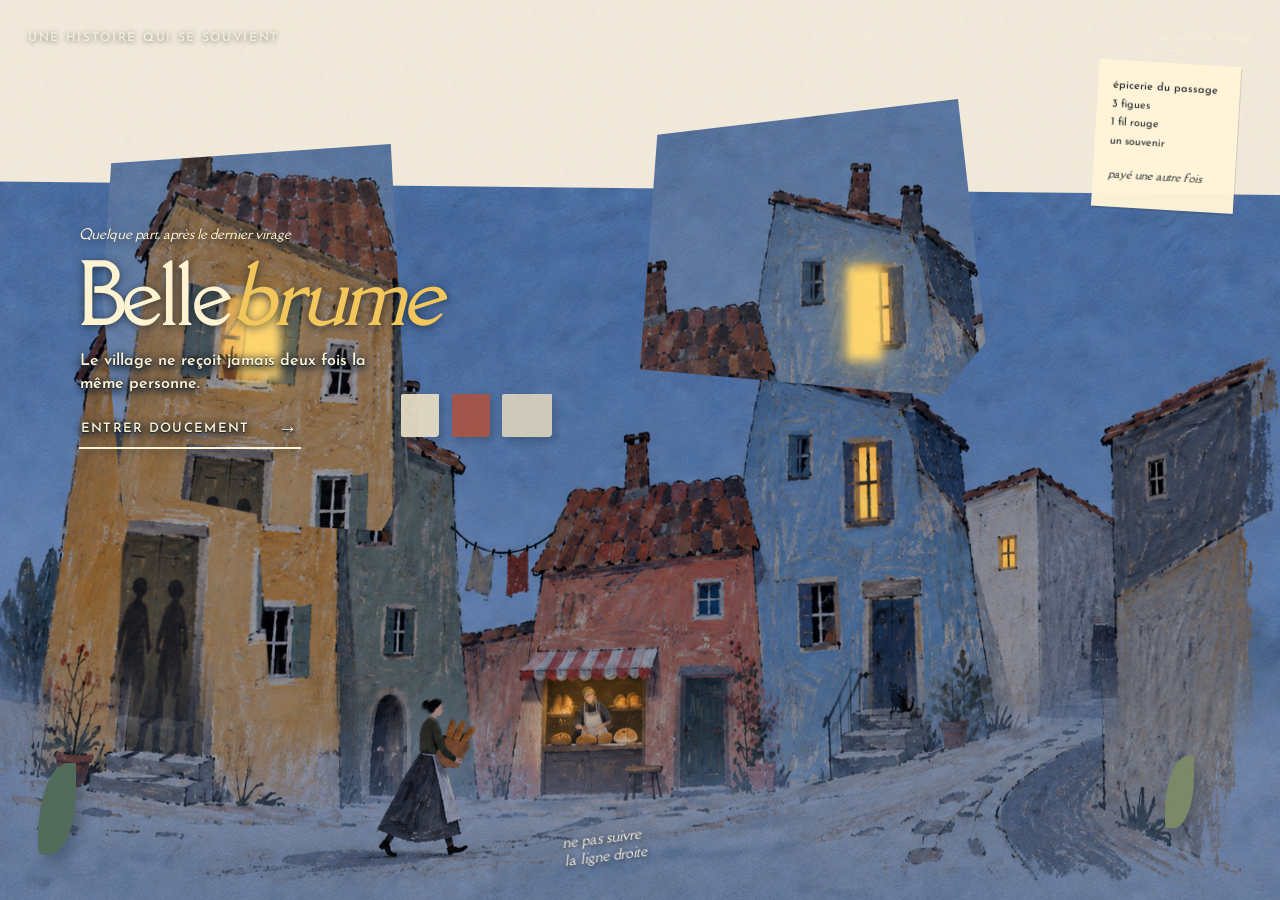
==== commit a1b84105: "Publish animated layered paper theatre" ====
--- a/index.html
+++ b/index.html
@@ -5,7 +5,7 @@
   <meta name="viewport" content="width=device-width, initial-scale=1" />
   <meta name="theme-color" content="#e8c35c" />
   <title>Bellebrume — Le village se souvient</title>
-  <link rel="stylesheet" href="styles.css" />
+  <link rel="stylesheet" href="styles.css?v=20260911-4" />
 </head>
 <body>
   <main class="cover" aria-labelledby="title">
@@ -36,6 +36,9 @@
       <span class="paper-leaf leaf-one"></span>
       <span class="paper-leaf leaf-two"></span>
     </div>
+    <div class="paper-theatre theatre-opening" aria-hidden="true">
+      <i class="scrap opening-window"></i><i class="scrap opening-roof"></i><i class="scrap opening-person"></i><i class="scrap opening-street"></i>
+    </div>
 
     <aside class="receipt" aria-hidden="true">
       <span>épicerie du passage</span>
@@ -48,6 +51,7 @@
     <p class="margin-note">ne pas suivre<br />la ligne droite</p>
 
     <section class="arrival" aria-labelledby="arrival-title" aria-hidden="true">
+      <div class="paper-theatre theatre-bakery" aria-hidden="true"><i class="scrap bakery-bread"></i><i class="scrap bakery-cyclist"></i><i class="scrap bakery-laundry"></i><i class="scrap bakery-door"></i></div>
       <div class="arrival-copy">
         <span class="chapter">02 / L’arrivée</span>
         <p class="arrival-time">Ce soir, 18 h 17</p>
@@ -60,6 +64,7 @@
     </section>
 
     <section class="story-screen encounter" aria-labelledby="encounter-title" aria-hidden="true">
+      <div class="paper-theatre theatre-square" aria-hidden="true"><i class="scrap square-fountain"></i><i class="scrap square-teacher"></i><i class="scrap square-door"></i><i class="scrap square-umbrella"></i></div>
       <span class="story-count">03 / La rencontre</span>
       <div class="story-shape character-shape" aria-hidden="true"><span></span></div>
       <div class="story-copy">
@@ -73,6 +78,7 @@
     </section>
 
     <section class="story-screen discovery" aria-labelledby="discovery-title" aria-hidden="true">
+      <div class="paper-theatre theatre-greenhouse" aria-hidden="true"><i class="scrap greenhouse-leaves"></i><i class="scrap greenhouse-people"></i><i class="scrap greenhouse-door"></i><i class="scrap greenhouse-light"></i></div>
       <span class="story-count">04 / La découverte</span>
       <div class="story-shape place-shape" aria-hidden="true"><span></span></div>
       <div class="story-copy">
@@ -91,6 +97,6 @@
       <button type="button">continuer</button>
     </div>
   </main>
-  <script src="script.js"></script>
+  <script src="script.js?v=20260911-4"></script>
 </body>
 </html>
--- a/styles.css
+++ b/styles.css
@@ -718,6 +718,45 @@
 @keyframes foreground-breathe { from { translate: -5px 2px; } to { translate: 7px -4px; } }
 @keyframes paper-shadow { from { box-shadow: -18px 25px 0 rgba(242,198,91,.16), 15px 24px 34px rgba(8,18,27,.3); } to { box-shadow: -29px 35px 0 rgba(242,198,91,.24), 24px 36px 45px rgba(8,18,27,.46); } }
 
+/* Deep animated collage layers - intentionally torn, tactile and visibly separate. */
+.paper-theatre { position: fixed; z-index: 3; inset: 0; overflow: hidden; pointer-events: none; perspective: 1050px; transform-style: preserve-3d; }
+.paper-theatre .scrap { position: absolute; display: block; background-repeat: no-repeat; filter: saturate(1.08) contrast(1.04) drop-shadow(18px 24px 16px rgba(9,18,27,.38)); transform-style: preserve-3d; will-change: transform; }
+.theatre-opening .scrap { background-image: url('assets/bellebrume-collage.png'); background-size: 100vw auto; }
+.opening-window { left: 8%; top: 16%; width: 24vw; height: 43vh; background-position: 5% 24%; clip-path: polygon(3% 5%,94% 0,100% 88%,91% 100%,7% 96%,0 39%); transform: translate3d(var(--far-x),var(--far-y),95px) rotate(-1.8deg); animation: scrap-float-a 6.4s ease-in-out infinite alternate; }
+.opening-roof { right: 23%; top: 11%; width: 27vw; height: 33vh; background-position: 66% 18%; clip-path: polygon(5% 12%,92% 0,100% 82%,87% 100%,0 91%); transform: translate3d(var(--mid-x),var(--mid-y),58px); animation: scrap-float-b 8s ease-in-out infinite alternate; }
+.opening-person { left: 13.8%; top: 54%; width: 11vw; height: 28vh; background-position: 12% 76%; clip-path: polygon(15% 0,89% 8%,100% 88%,61% 100%,0 82%,5% 20%); transform-origin: 50% 100%; transform: translateZ(125px); animation: person-at-window 5.3s ease-in-out infinite; }
+.opening-street { left: 0; right: 0; bottom: -2%; width: 100%; height: 30vh; background-position: center bottom; -webkit-mask-image: linear-gradient(transparent,#000 38%); mask-image: linear-gradient(transparent,#000 38%); transform: translate3d(var(--near-x),var(--near-y),135px) scale(1.035); animation: foreground-breathe 5.5s ease-in-out infinite alternate; }
+
+.theatre-bakery .scrap { background-image: url('assets/scene-bakery.png'); background-size: 100vw auto; }
+.bakery-bread { left:-2%; bottom:-3%; width:31vw; height:39vh; background-position:0 100%; clip-path:polygon(0 8%,88% 0,100% 100%,0 100%); transform:translate3d(var(--near-x),var(--near-y),150px); animation:scrap-float-a 5s ease-in-out infinite alternate; }
+.bakery-cyclist { left:39%; bottom:8%; width:19vw; height:46vh; background-position:49% 84%; clip-path:polygon(12% 0,91% 4%,100% 91%,58% 100%,0 88%,6% 20%); transform-origin:50% 100%; transform:translateZ(112px); animation:walking-paper 4.7s ease-in-out infinite; }
+.bakery-laundry { right:2%; top:8%; width:31vw; height:29vh; background-position:86% 18%; clip-path:polygon(2% 9%,96% 0,100% 79%,86% 100%,0 87%); transform-origin:50% 0; transform:translateZ(86px); animation:laundry-paper 3.7s ease-in-out infinite alternate; }
+.bakery-door { left:55%; top:24%; width:14vw; height:45vh; background-position:64% 50%; clip-path:polygon(5% 0,96% 3%,100% 96%,0 100%); transform-origin:8% 50%; animation:door-paper 9s ease-in-out infinite; }
+
+.theatre-square .scrap { background-image:url('assets/scene-square.png'); background-size:100vw auto; }
+.square-fountain { left:-4%; bottom:-4%; width:43vw; height:62vh; background-position:0 100%; clip-path:polygon(0 4%,94% 0,100% 100%,0 100%); transform:translate3d(var(--near-x),var(--near-y),155px); animation:fountain-paper 6s ease-in-out infinite alternate; }
+.square-teacher { left:57%; top:25%; width:19vw; height:52vh; background-position:71% 58%; clip-path:polygon(11% 0,92% 5%,100% 92%,61% 100%,0 88%,5% 15%); transform:translateZ(105px); animation:person-at-window 5.8s ease-in-out infinite; }
+.square-door { left:69%; top:13%; width:18vw; height:53vh; background-position:78% 36%; clip-path:polygon(4% 1%,97% 0,100% 96%,0 100%); transform-origin:10% 50%; animation:door-paper 8.4s -2s ease-in-out infinite; }
+.square-umbrella { right:-1%; bottom:1%; width:22vw; height:48vh; background-position:100% 91%; clip-path:polygon(12% 0,94% 7%,100% 100%,0 91%); transform:translateZ(125px); animation:walking-paper 5.1s -1.4s ease-in-out infinite; }
+
+.theatre-greenhouse .scrap { background-image:url('assets/scene-greenhouse.png'); background-size:100vw auto; }
+.greenhouse-leaves { left:-3%; top:0; width:33vw; height:100vh; background-position:0 50%; -webkit-mask-image:linear-gradient(90deg,#000 65%,transparent); mask-image:linear-gradient(90deg,#000 65%,transparent); transform-origin:0 55%; transform:translate3d(var(--near-x),var(--near-y),165px); animation:big-leaf-stage 4.8s ease-in-out infinite alternate; }
+.greenhouse-people { left:32%; bottom:3%; width:35vw; height:63vh; background-position:49% 84%; clip-path:polygon(4% 4%,94% 0,100% 91%,72% 100%,0 94%); transform:translateZ(110px); animation:walking-paper 6.2s ease-in-out infinite; }
+.greenhouse-door { left:39%; top:9%; width:22vw; height:69vh; background-position:49% 38%; clip-path:polygon(2% 1%,97% 0,100% 98%,0 94%); transform-origin:8% 50%; animation:door-paper 9.5s -3s ease-in-out infinite; }
+.greenhouse-light { left:16%; top:31%; width:20vw; height:38vh; background-position:25% 52%; clip-path:polygon(8% 2%,95% 8%,100% 91%,0 100%); transform:translateZ(128px); animation:lantern-paper 4.2s steps(1,end) infinite; }
+
+@keyframes scrap-float-a { from{translate:-5px 4px;rotate:-.8deg} to{translate:8px -7px;rotate:1deg} }
+@keyframes scrap-float-b { from{translate:5px -3px;rotate:.5deg} to{translate:-7px 6px;rotate:-1deg} }
+@keyframes person-at-window { 0%,100%{translate:0 2px;rotate:-.5deg} 45%{translate:4px -4px;rotate:1deg} 52%{translate:7px -3px;rotate:1.4deg} }
+@keyframes walking-paper { 0%,100%{translate:-7px 0;rotate:-.6deg} 50%{translate:9px -3px;rotate:1deg} }
+@keyframes laundry-paper { from{transform:perspective(700px) translateZ(85px) rotateX(-2deg) rotateY(-6deg) rotate(-1deg)} to{transform:perspective(700px) translateZ(110px) rotateX(3deg) rotateY(10deg) rotate(1.5deg)} }
+@keyframes door-paper { 0%,20%,100%{transform:perspective(800px) translateZ(92px) rotateY(0)} 45%,72%{transform:perspective(800px) translateZ(110px) rotateY(-22deg)} }
+@keyframes fountain-paper { from{translate:-7px 4px;filter:saturate(1.06) drop-shadow(15px 20px 13px rgba(9,18,27,.35))} to{translate:9px -5px;filter:saturate(1.12) drop-shadow(28px 34px 22px rgba(9,18,27,.5))} }
+@keyframes big-leaf-stage { from{transform:perspective(700px) translate3d(-8px,4px,145px) rotateY(-5deg)} to{transform:perspective(700px) translate3d(13px,-5px,185px) rotateY(8deg)} }
+@keyframes lantern-paper { 0%,22%,26%,71%,100%{opacity:.94;filter:brightness(1) drop-shadow(18px 24px 16px rgba(9,18,27,.38))} 23%,25%,72%,75%{opacity:.72;filter:brightness(1.22) drop-shadow(0 0 24px rgba(255,196,68,.75))} }
+
+@media(max-width:760px){.paper-theatre .scrap{background-size:178vw auto}.opening-window{width:45vw}.opening-person{width:24vw}.bakery-cyclist,.square-teacher{width:34vw}.theatre-opening .opening-roof{display:none}.paper-theatre{opacity:.72}}
+
 .story-copy {
   position: relative;
   z-index: 3;
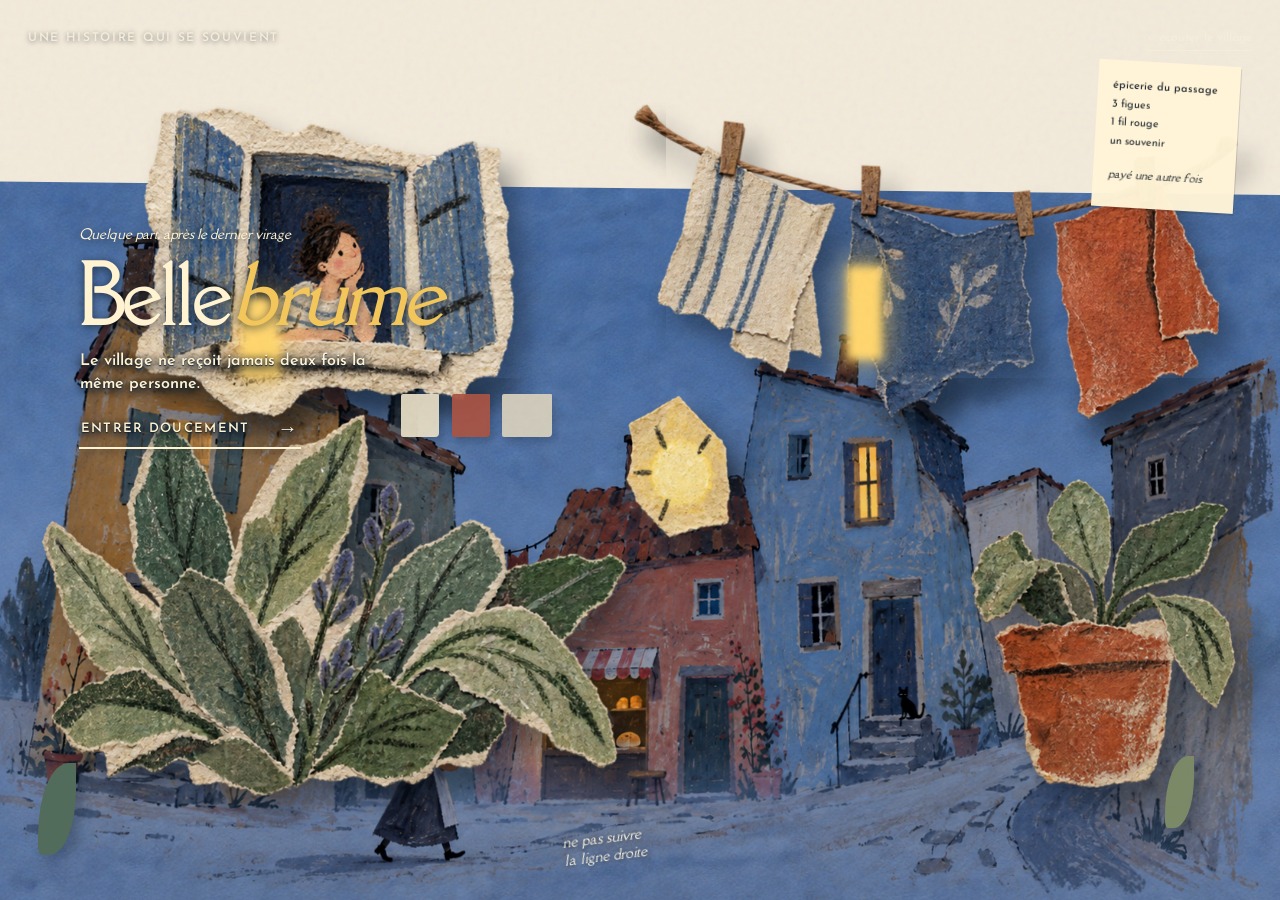
==== commit 07342818: "Publish genuine animated paper collage" ====
--- a/index.html
+++ b/index.html
@@ -5,7 +5,7 @@
   <meta name="viewport" content="width=device-width, initial-scale=1" />
   <meta name="theme-color" content="#e8c35c" />
   <title>Bellebrume — Le village se souvient</title>
-  <link rel="stylesheet" href="styles.css?v=20260911-4" />
+  <link rel="stylesheet" href="styles.css?v=20260911-5" />
 </head>
 <body>
   <main class="cover" aria-labelledby="title">
@@ -36,9 +36,7 @@
       <span class="paper-leaf leaf-one"></span>
       <span class="paper-leaf leaf-two"></span>
     </div>
-    <div class="paper-theatre theatre-opening" aria-hidden="true">
-      <i class="scrap opening-window"></i><i class="scrap opening-roof"></i><i class="scrap opening-person"></i><i class="scrap opening-street"></i>
-    </div>
+    <div class="paper-theatre theatre-opening" aria-hidden="true"><img class="collage-layer layer-a" src="assets/collage-opening.png" alt=""><img class="collage-layer layer-b" src="assets/collage-opening.png" alt=""><img class="collage-layer layer-c" src="assets/collage-opening.png" alt=""></div>
 
     <aside class="receipt" aria-hidden="true">
       <span>épicerie du passage</span>
@@ -51,7 +49,7 @@
     <p class="margin-note">ne pas suivre<br />la ligne droite</p>
 
     <section class="arrival" aria-labelledby="arrival-title" aria-hidden="true">
-      <div class="paper-theatre theatre-bakery" aria-hidden="true"><i class="scrap bakery-bread"></i><i class="scrap bakery-cyclist"></i><i class="scrap bakery-laundry"></i><i class="scrap bakery-door"></i></div>
+      <div class="paper-theatre theatre-bakery" aria-hidden="true"><img class="collage-layer layer-a" src="assets/collage-village.png" alt=""><img class="collage-layer layer-b" src="assets/collage-village.png" alt=""><img class="collage-layer layer-c" src="assets/collage-village.png" alt=""></div>
       <div class="arrival-copy">
         <span class="chapter">02 / L’arrivée</span>
         <p class="arrival-time">Ce soir, 18 h 17</p>
@@ -64,7 +62,7 @@
     </section>
 
     <section class="story-screen encounter" aria-labelledby="encounter-title" aria-hidden="true">
-      <div class="paper-theatre theatre-square" aria-hidden="true"><i class="scrap square-fountain"></i><i class="scrap square-teacher"></i><i class="scrap square-door"></i><i class="scrap square-umbrella"></i></div>
+      <div class="paper-theatre theatre-square" aria-hidden="true"><img class="collage-layer layer-a" src="assets/collage-village.png" alt=""><img class="collage-layer layer-b" src="assets/collage-village.png" alt=""><img class="collage-layer layer-c" src="assets/collage-village.png" alt=""></div>
       <span class="story-count">03 / La rencontre</span>
       <div class="story-shape character-shape" aria-hidden="true"><span></span></div>
       <div class="story-copy">
@@ -78,7 +76,7 @@
     </section>
 
     <section class="story-screen discovery" aria-labelledby="discovery-title" aria-hidden="true">
-      <div class="paper-theatre theatre-greenhouse" aria-hidden="true"><i class="scrap greenhouse-leaves"></i><i class="scrap greenhouse-people"></i><i class="scrap greenhouse-door"></i><i class="scrap greenhouse-light"></i></div>
+      <div class="paper-theatre theatre-greenhouse" aria-hidden="true"><img class="collage-layer layer-a" src="assets/collage-greenhouse.png" alt=""><img class="collage-layer layer-b" src="assets/collage-greenhouse.png" alt=""><img class="collage-layer layer-c" src="assets/collage-greenhouse.png" alt=""></div>
       <span class="story-count">04 / La découverte</span>
       <div class="story-shape place-shape" aria-hidden="true"><span></span></div>
       <div class="story-copy">
@@ -97,6 +95,6 @@
       <button type="button">continuer</button>
     </div>
   </main>
-  <script src="script.js?v=20260911-4"></script>
+  <script src="script.js?v=20260911-5"></script>
 </body>
 </html>
--- a/styles.css
+++ b/styles.css
@@ -757,6 +757,34 @@
 
 @media(max-width:760px){.paper-theatre .scrap{background-size:178vw auto}.opening-window{width:45vw}.opening-person{width:24vw}.bakery-cyclist,.square-teacher{width:34vw}.theatre-opening .opening-roof{display:none}.paper-theatre{opacity:.72}}
 
+/* Genuine transparent collage sheets replace the earlier duplicated scene crops. */
+.paper-theatre .scrap { display: none !important; }
+.collage-layer { position:absolute; inset:0; width:100%; height:100%; object-fit:contain; filter:drop-shadow(14px 20px 13px rgba(7,15,23,.4)); transform-style:preserve-3d; will-change:transform,filter; }
+.collage-layer.layer-a { clip-path:inset(0 48% 49% 0); transform:translate3d(var(--far-x),var(--far-y),70px) rotate(-1deg); animation:collage-drift-a 5.8s ease-in-out infinite alternate; }
+.collage-layer.layer-b { clip-path:inset(0 0 46% 43%); transform:translate3d(var(--mid-x),var(--mid-y),105px) rotate(.7deg); transform-origin:72% 18%; animation:collage-drift-b 3.9s ease-in-out infinite alternate; }
+.collage-layer.layer-c { clip-path:inset(42% 0 0 0); transform:translate3d(var(--near-x),var(--near-y),165px); transform-origin:50% 100%; animation:collage-drift-c 4.8s ease-in-out infinite alternate; }
+.theatre-bakery .collage-layer { width:92%; height:92%; left:7%; top:5%; }
+.theatre-bakery .layer-a { clip-path:inset(0 66% 30% 0); animation-name:door-collage; transform-origin:14% 42%; }
+.theatre-bakery .layer-b { clip-path:inset(0 0 36% 27%); animation-name:laundry-collage; }
+.theatre-bakery .layer-c { clip-path:inset(32% 0 0 20%); animation-name:cycle-collage; }
+.theatre-square .collage-layer { width:86%; height:86%; left:9%; top:7%; }
+.theatre-square .layer-a { clip-path:inset(0 70% 27% 0); animation-name:door-collage; }
+.theatre-square .layer-b { clip-path:inset(0 0 35% 28%); animation-name:laundry-collage; }
+.theatre-square .layer-c { clip-path:inset(34% 0 0 16%); animation-name:people-collage; }
+.theatre-greenhouse .collage-layer { width:94%; height:94%; left:3%; top:3%; }
+.theatre-greenhouse .layer-a { clip-path:inset(0 65% 0 0); animation-name:leaves-collage; transform-origin:0 55%; }
+.theatre-greenhouse .layer-b { clip-path:inset(0 27% 12% 26%); animation-name:door-collage; transform-origin:38% 52%; }
+.theatre-greenhouse .layer-c { clip-path:inset(0 0 0 55%); animation-name:lantern-collage; }
+@keyframes collage-drift-a { from{translate:-4px 4px;rotate:-1deg} to{translate:8px -5px;rotate:.8deg} }
+@keyframes collage-drift-b { from{transform:perspective(800px) translate3d(-5px,3px,95px) rotateY(-4deg)} to{transform:perspective(800px) translate3d(8px,-5px,125px) rotateY(9deg)} }
+@keyframes collage-drift-c { from{transform:perspective(800px) translate3d(-9px,4px,145px) rotateY(-3deg)} to{transform:perspective(800px) translate3d(13px,-7px,185px) rotateY(6deg)} }
+@keyframes door-collage { 0%,18%,100%{transform:perspective(750px) translateZ(90px) rotateY(0)} 42%,72%{transform:perspective(750px) translateZ(145px) rotateY(-15deg)} }
+@keyframes laundry-collage { from{transform:perspective(650px) translate3d(-7px,1px,100px) rotateX(-2deg) rotateY(-7deg)} to{transform:perspective(650px) translate3d(9px,5px,135px) rotateX(5deg) rotateY(10deg)} }
+@keyframes cycle-collage { 0%,100%{transform:translate3d(-14px,3px,145px) rotate(-.7deg)} 50%{transform:translate3d(16px,-5px,175px) rotate(1deg)} }
+@keyframes people-collage { 0%,100%{transform:translate3d(-5px,2px,135px)} 48%{transform:translate3d(8px,-5px,168px)} 55%{transform:translate3d(11px,-3px,172px)} }
+@keyframes leaves-collage { from{transform:perspective(750px) translate3d(-12px,4px,155px) rotateY(-7deg) rotateZ(-1deg)} to{transform:perspective(750px) translate3d(14px,-6px,195px) rotateY(9deg) rotateZ(1.5deg)} }
+@keyframes lantern-collage { 0%,21%,25%,69%,100%{opacity:.92;filter:brightness(1) drop-shadow(14px 20px 13px rgba(7,15,23,.4))} 22%,24%,70%,74%{opacity:1;filter:brightness(1.3) drop-shadow(0 0 25px rgba(255,194,69,.9))} }
+
 .story-copy {
   position: relative;
   z-index: 3;
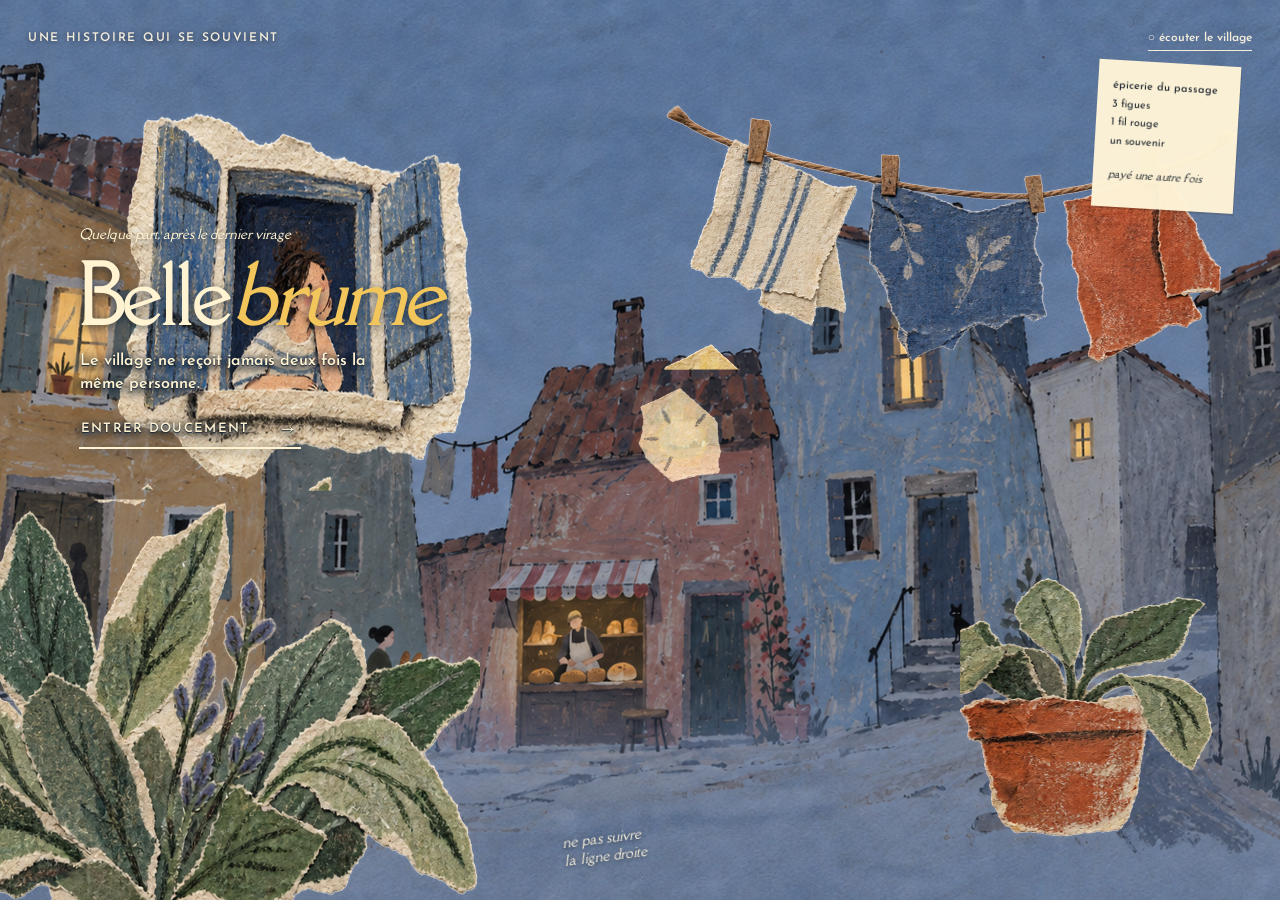
==== commit aaab5c8b: "Publish narrative WebGL reference scene" ====
--- a/index.html
+++ b/index.html
@@ -5,11 +5,13 @@
   <meta name="viewport" content="width=device-width, initial-scale=1" />
   <meta name="theme-color" content="#e8c35c" />
   <title>Bellebrume — Le village se souvient</title>
-  <link rel="stylesheet" href="styles.css?v=20260911-5" />
+  <link rel="stylesheet" href="styles.css?v=20260911-6" />
 </head>
 <body>
   <main class="cover" aria-labelledby="title">
     <div class="grain" aria-hidden="true"></div>
+    <canvas id="bellebrume-stage" aria-label="Bellebrume, village interactif. Approche-toi de la fenêtre éclairée."></canvas>
+    <p class="scene-whisper" role="status" aria-live="polite"></p>
 
     <header class="masthead">
       <span>Une histoire qui se souvient</span>
@@ -95,6 +97,7 @@
       <button type="button">continuer</button>
     </div>
   </main>
-  <script src="script.js?v=20260911-5"></script>
+  <script src="scene-webgl.js?v=20260911-6"></script>
+  <script src="script.js?v=20260911-6"></script>
 </body>
 </html>
--- a/styles.css
+++ b/styles.css
@@ -785,6 +785,17 @@
 @keyframes leaves-collage { from{transform:perspective(750px) translate3d(-12px,4px,155px) rotateY(-7deg) rotateZ(-1deg)} to{transform:perspective(750px) translate3d(14px,-6px,195px) rotateY(9deg) rotateZ(1.5deg)} }
 @keyframes lantern-collage { 0%,21%,25%,69%,100%{opacity:.92;filter:brightness(1) drop-shadow(14px 20px 13px rgba(7,15,23,.4))} 22%,24%,70%,74%{opacity:1;filter:brightness(1.3) drop-shadow(0 0 25px rgba(255,194,69,.9))} }
 
+/* Reference scene v2: controlled WebGL depth, no floating cut-up full-scene fragments. */
+#bellebrume-stage { position:fixed; z-index:2; inset:0; width:100%; height:100%; display:block; cursor:crosshair; transition:opacity .7s ease,filter .7s ease; }
+.cover:not(.arrived):not(.met-someone):not(.found-something) .village,
+.cover:not(.arrived):not(.met-someone):not(.found-something) .opening-motion,
+.cover:not(.arrived):not(.met-someone):not(.found-something) .theatre-opening { display:none; }
+.cover.arrived #bellebrume-stage,.cover.met-someone #bellebrume-stage,.cover.found-something #bellebrume-stage { opacity:0; pointer-events:none; filter:blur(8px); }
+.scene-whisper { position:fixed; z-index:10; left:50%; bottom:7vh; width:min(620px,82vw); margin:0; padding:14px 18px; color:#fff3d2; background:rgba(18,34,49,.88); box-shadow:0 12px 35px rgba(6,14,22,.38); font:500 16px/1.5 "Josefin Sans",sans-serif; text-align:center; opacity:0; transform:translate(-50%,18px); pointer-events:none; transition:.55s ease; }
+.scene-whisper.visible { opacity:1; transform:translate(-50%,0); }
+.intro,.masthead,.receipt,.margin-note { z-index:8; }
+@media(max-width:760px){.scene-whisper{bottom:4vh;font-size:15px}.receipt{display:none}}
+
 .story-copy {
   position: relative;
   z-index: 3;
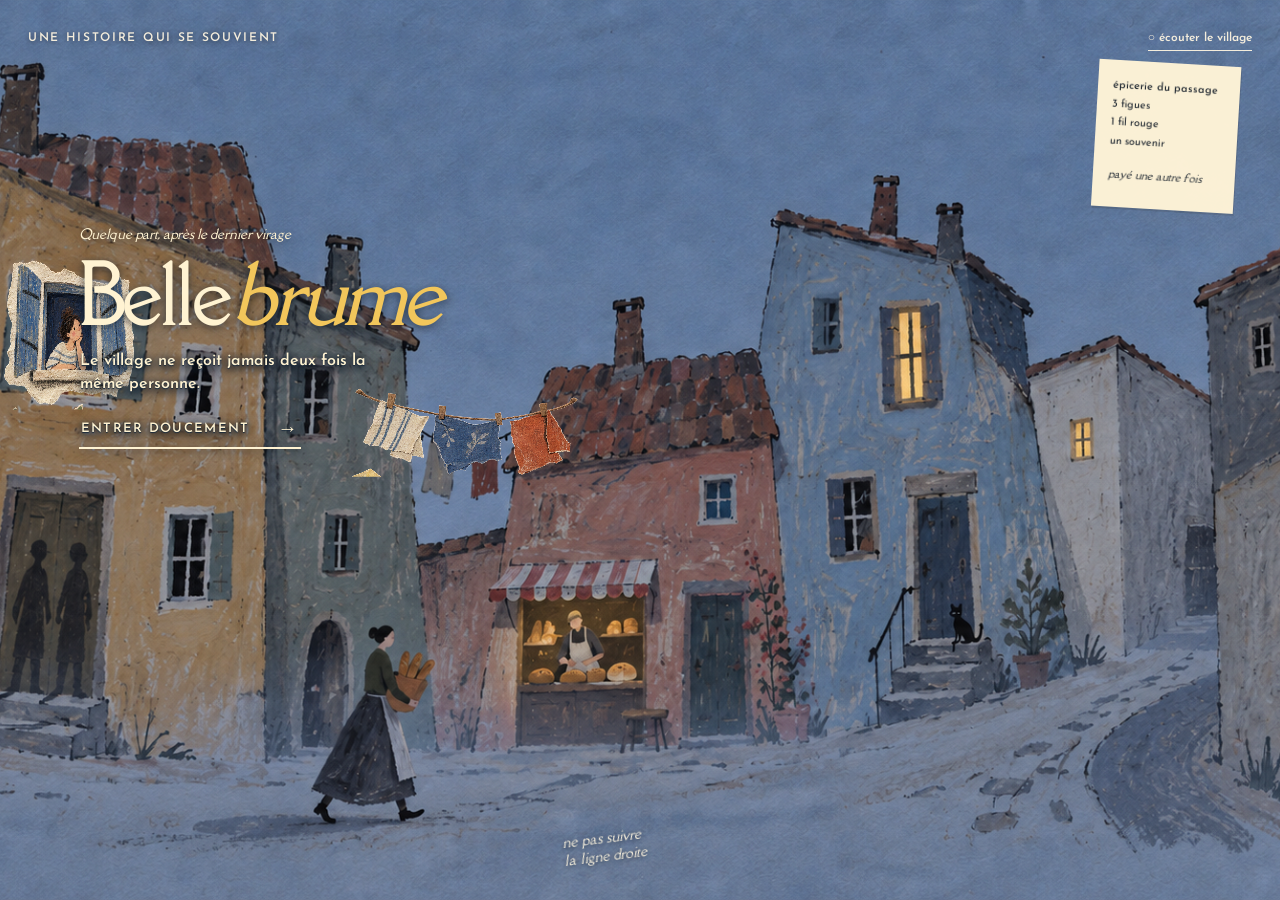
==== commit 15ec8fc1: "Publish logically anchored motion" ====
--- a/index.html
+++ b/index.html
@@ -5,7 +5,7 @@
   <meta name="viewport" content="width=device-width, initial-scale=1" />
   <meta name="theme-color" content="#e8c35c" />
   <title>Bellebrume — Le village se souvient</title>
-  <link rel="stylesheet" href="styles.css?v=20260911-6" />
+  <link rel="stylesheet" href="styles.css?v=20260911-7" />
 </head>
 <body>
   <main class="cover" aria-labelledby="title">
@@ -97,7 +97,7 @@
       <button type="button">continuer</button>
     </div>
   </main>
-  <script src="scene-webgl.js?v=20260911-6"></script>
-  <script src="script.js?v=20260911-6"></script>
+  <script src="scene-webgl.js?v=20260911-7"></script>
+  <script src="script.js?v=20260911-7"></script>
 </body>
 </html>
